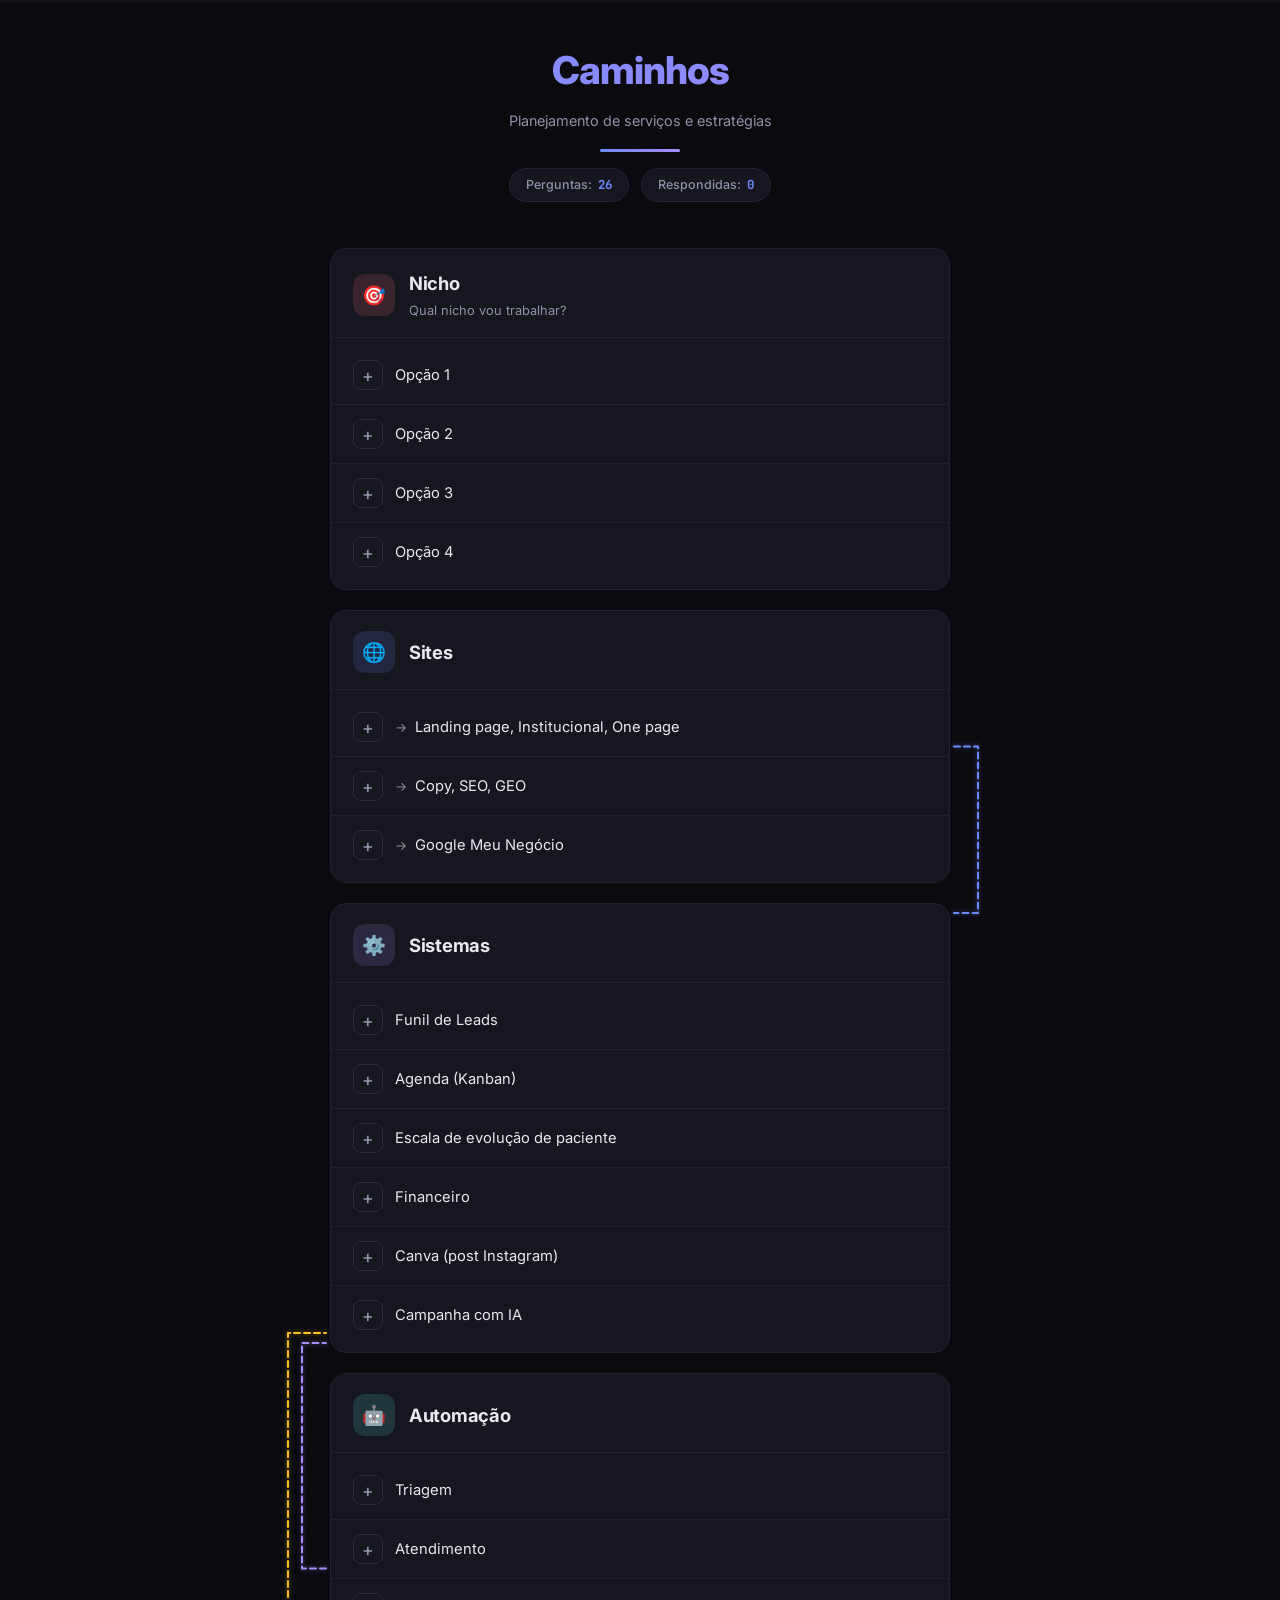
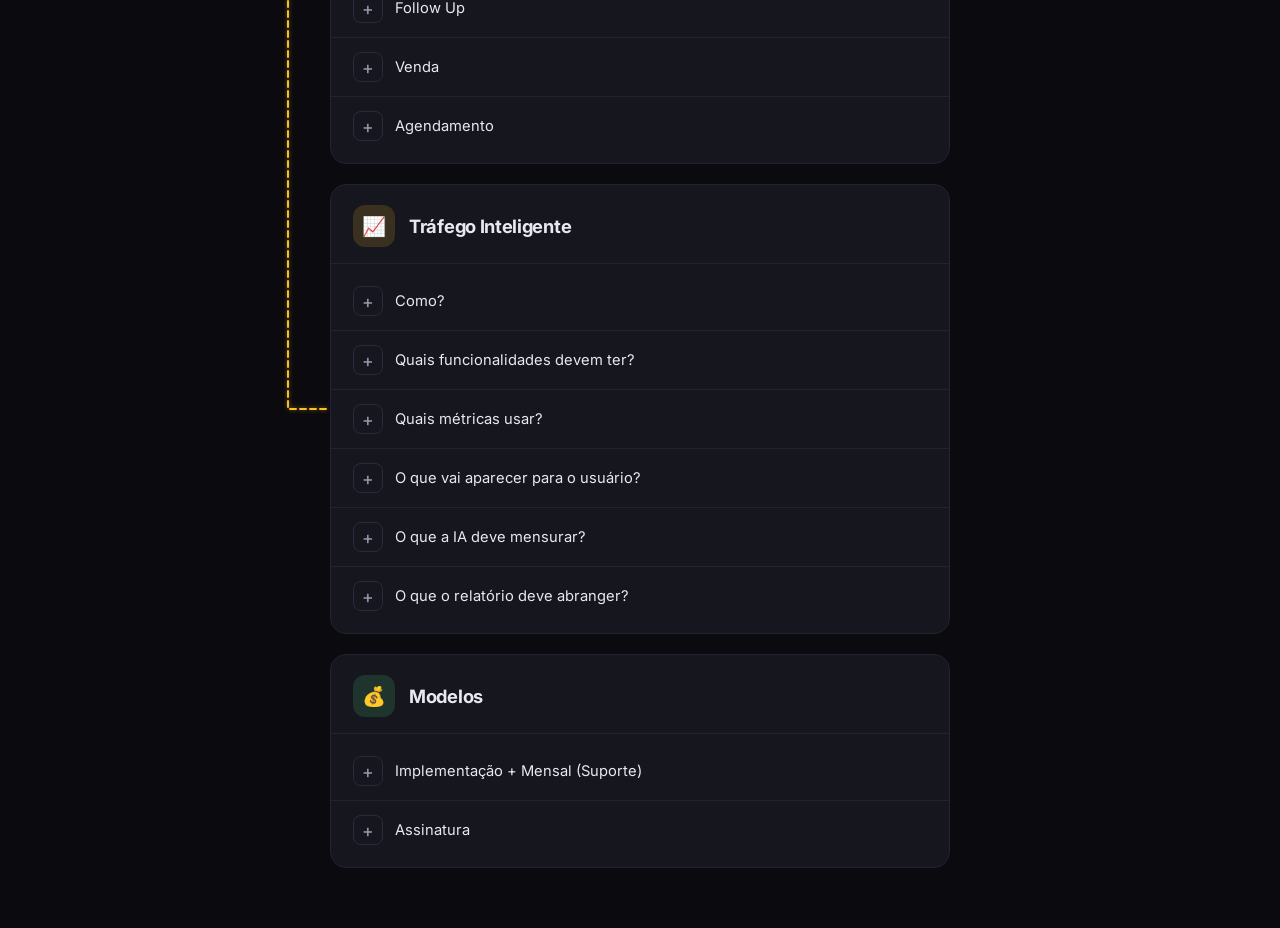
==== caminhos/index.html @ 466bd7c1 "Hospeda /caminhos e liga as respostas ao Supabase, pra discutir com o socio Pagina de planejamento e" ====
<!DOCTYPE html>
<html lang="pt-BR">
<head>
    <meta charset="UTF-8">
    <meta name="viewport" content="width=device-width, initial-scale=1.0">
    <title>Caminhos — Mindle</title>
    <meta name="description" content="Planejamento estratégico de serviços e caminhos da Mindle">
    <meta name="robots" content="noindex, nofollow">
    <link rel="preconnect" href="https://fonts.googleapis.com">
    <link href="https://fonts.googleapis.com/css2?family=Inter:wght@300;400;500;600;700;800&family=JetBrains+Mono:wght@400;500&display=swap" rel="stylesheet">
    <style>
        * {
            margin: 0;
            padding: 0;
            box-sizing: border-box;
        }

        :root {
            --bg-primary: #0a0a0f;
            --bg-secondary: #12121a;
            --bg-card: #16161f;
            --bg-card-hover: #1c1c28;
            --bg-input: #1a1a26;
            --border: #2a2a3a;
            --border-subtle: #222233;
            --text-primary: #e8e8f0;
            --text-secondary: #9090a8;
            --text-muted: #6060780;
            --accent-blue: #6c8aff;
            --accent-purple: #a78bfa;
            --accent-teal: #5eead4;
            --accent-amber: #fbbf24;
            --accent-rose: #fb7185;
            --accent-green: #4ade80;
            --gradient-1: linear-gradient(135deg, #6c8aff 0%, #a78bfa 100%);
            --gradient-2: linear-gradient(135deg, #5eead4 0%, #6c8aff 100%);
            --gradient-3: linear-gradient(135deg, #a78bfa 0%, #fb7185 100%);
            --gradient-4: linear-gradient(135deg, #fbbf24 0%, #fb7185 100%);
            --gradient-5: linear-gradient(135deg, #4ade80 0%, #5eead4 100%);
            --shadow-sm: 0 2px 8px rgba(0,0,0,0.3);
            --shadow-md: 0 4px 20px rgba(0,0,0,0.4);
            --shadow-lg: 0 8px 40px rgba(0,0,0,0.5);
            --radius: 16px;
            --radius-sm: 10px;
            --radius-xs: 6px;
        }

        body {
            font-family: 'Inter', -apple-system, sans-serif;
            background: var(--bg-primary);
            color: var(--text-primary);
            min-height: 100vh;
            line-height: 1.6;
        }

        /* === HEADER === */
        .header {
            padding: 40px 24px 20px;
            text-align: center;
            position: relative;
        }

        .header::after {
            content: '';
            position: absolute;
            bottom: 0;
            left: 50%;
            transform: translateX(-50%);
            width: 80px;
            height: 3px;
            background: var(--gradient-1);
            border-radius: 2px;
        }

        .header h1 {
            font-size: 2.4rem;
            font-weight: 800;
            background: var(--gradient-1);
            -webkit-background-clip: text;
            -webkit-text-fill-color: transparent;
            background-clip: text;
            letter-spacing: -1px;
            margin-bottom: 8px;
        }

        .header p {
            color: var(--text-secondary);
            font-size: 0.9rem;
            font-weight: 400;
        }

        /* === CONTAINER === */
        .container {
            max-width: 720px;
            margin: 0 auto;
            padding: 30px 50px 60px;
            display: flex;
            flex-direction: column;
            gap: 20px;
            position: relative;
        }

        /* === SECTION CARD === */
        .section-card {
            background: var(--bg-card);
            border: 1px solid var(--border-subtle);
            border-radius: var(--radius);
            overflow: hidden;
            transition: border-color 0.3s ease, box-shadow 0.3s ease;
        }

        .section-card:hover {
            border-color: var(--border);
            box-shadow: var(--shadow-sm);
        }

        .section-header {
            padding: 20px 22px 16px;
            display: flex;
            align-items: center;
            gap: 14px;
            border-bottom: 1px solid var(--border-subtle);
        }

        .section-icon {
            width: 42px;
            height: 42px;
            border-radius: 12px;
            display: flex;
            align-items: center;
            justify-content: center;
            font-size: 1.2rem;
            flex-shrink: 0;
        }

        .section-header-text h2 {
            font-size: 1.15rem;
            font-weight: 700;
            letter-spacing: -0.3px;
            color: var(--text-primary);
        }

        .section-header-text .nicho-tag {
            display: inline-block;
            font-size: 0.7rem;
            font-weight: 600;
            text-transform: uppercase;
            letter-spacing: 1px;
            padding: 2px 8px;
            border-radius: 4px;
            margin-left: 6px;
            vertical-align: middle;
        }

        .section-header-text .subtitle {
            font-size: 0.8rem;
            color: var(--text-secondary);
            font-weight: 400;
            margin-top: 2px;
        }

        /* Color themes per section */
        .theme-nicho .section-icon { background: rgba(251,113,133,0.15); color: #fb7185; }
        .theme-nicho .item.open .item-toggle { background: #fb7185; border-color: #fb7185; color: #fff; }
        .theme-nicho .answer-textarea:focus { border-color: #fb7185; box-shadow: 0 0 0 3px rgba(251,113,133,0.12); }

        .theme-sites .section-icon { background: rgba(108,138,255,0.15); color: #6c8aff; }

        .theme-sistemas .section-icon { background: rgba(167,139,250,0.15); color: #a78bfa; }

        .theme-automacao .section-icon { background: rgba(94,234,212,0.15); color: #5eead4; }

        .theme-trafego .section-icon { background: rgba(251,191,36,0.15); color: #fbbf24; }

        .theme-modelos .section-icon { background: rgba(74,222,128,0.15); color: #4ade80; }

        /* === ITEMS LIST === */
        .items-list {
            padding: 8px 0;
        }

        .item {
            border-bottom: 1px solid var(--border-subtle);
        }

        .item:last-child {
            border-bottom: none;
        }

        .item-row {
            display: flex;
            align-items: center;
            gap: 12px;
            padding: 14px 22px;
            cursor: pointer;
            transition: background 0.2s ease;
            user-select: none;
        }

        .item-row:hover {
            background: var(--bg-card-hover);
        }

        .item-toggle {
            width: 30px;
            height: 30px;
            border-radius: 8px;
            border: 1.5px solid var(--border);
            background: transparent;
            color: var(--text-secondary);
            font-size: 1.1rem;
            font-weight: 500;
            display: flex;
            align-items: center;
            justify-content: center;
            cursor: pointer;
            transition: all 0.25s ease;
            flex-shrink: 0;
            font-family: 'Inter', sans-serif;
            line-height: 1;
        }

        .item-toggle:hover {
            border-color: var(--accent-blue);
            color: var(--accent-blue);
            background: rgba(108,138,255,0.08);
        }

        .item.open .item-toggle {
            background: var(--accent-blue);
            border-color: var(--accent-blue);
            color: #fff;
            transform: rotate(45deg);
        }

        .theme-sistemas .item.open .item-toggle {
            background: var(--accent-purple);
            border-color: var(--accent-purple);
        }
        .theme-automacao .item.open .item-toggle {
            background: var(--accent-teal);
            border-color: var(--accent-teal);
            color: #0a0a0f;
        }
        .theme-trafego .item.open .item-toggle {
            background: var(--accent-amber);
            border-color: var(--accent-amber);
            color: #0a0a0f;
        }
        .theme-modelos .item.open .item-toggle {
            background: var(--accent-green);
            border-color: var(--accent-green);
            color: #0a0a0f;
        }

        .item-text {
            flex: 1;
            font-size: 0.92rem;
            color: var(--text-primary);
            font-weight: 400;
        }

        .item-text .arrow {
            color: var(--text-secondary);
            margin-right: 4px;
            font-size: 0.8rem;
        }

        .item-text .question-marks {
            color: var(--accent-amber);
            font-weight: 600;
            margin-left: 4px;
            letter-spacing: 2px;
        }

        /* === ANSWER PANEL === */
        .answer-panel {
            max-height: 0;
            overflow: hidden;
            transition: max-height 0.35s cubic-bezier(0.4, 0, 0.2, 1),
                        padding 0.35s cubic-bezier(0.4, 0, 0.2, 1);
        }

        .item.open .answer-panel {
            max-height: 600px;
        }

        .answer-inner {
            padding: 0 22px 16px 64px;
        }

        .answer-textarea {
            width: 100%;
            min-height: 80px;
            background: var(--bg-input);
            border: 1px solid var(--border);
            border-radius: var(--radius-sm);
            color: var(--text-primary);
            font-family: 'Inter', sans-serif;
            font-size: 0.85rem;
            line-height: 1.6;
            padding: 12px 14px;
            resize: vertical;
            transition: border-color 0.2s ease, box-shadow 0.2s ease;
            outline: none;
        }

        .answer-textarea::placeholder {
            color: var(--text-secondary);
            opacity: 0.6;
        }

        .answer-textarea:focus {
            border-color: var(--accent-blue);
            box-shadow: 0 0 0 3px rgba(108,138,255,0.12);
        }

        .theme-sistemas .answer-textarea:focus {
            border-color: var(--accent-purple);
            box-shadow: 0 0 0 3px rgba(167,139,250,0.12);
        }
        .theme-automacao .answer-textarea:focus {
            border-color: var(--accent-teal);
            box-shadow: 0 0 0 3px rgba(94,234,212,0.12);
        }
        .theme-trafego .answer-textarea:focus {
            border-color: var(--accent-amber);
            box-shadow: 0 0 0 3px rgba(251,191,36,0.12);
        }
        .theme-modelos .answer-textarea:focus {
            border-color: var(--accent-green);
            box-shadow: 0 0 0 3px rgba(74,222,128,0.12);
        }

        /* === SAVE STATUS === */
        .save-indicator {
            position: fixed;
            bottom: 20px;
            right: 20px;
            background: var(--bg-card);
            border: 1px solid var(--border);
            border-radius: var(--radius-sm);
            padding: 10px 18px;
            font-size: 0.8rem;
            color: var(--accent-green);
            font-weight: 500;
            box-shadow: var(--shadow-md);
            opacity: 0;
            transform: translateY(10px);
            transition: all 0.3s ease;
            pointer-events: none;
            z-index: 100;
        }

        .save-indicator.show {
            opacity: 1;
            transform: translateY(0);
        }

        /* === PROGRESS BAR === */
        .progress-bar {
            position: fixed;
            top: 0;
            left: 0;
            width: 100%;
            height: 3px;
            background: var(--bg-secondary);
            z-index: 100;
        }

        .progress-fill {
            height: 100%;
            background: var(--gradient-1);
            width: 0%;
            transition: width 0.5s ease;
            border-radius: 0 2px 2px 0;
        }

        /* === STATS === */
        .stats-bar {
            display: flex;
            gap: 12px;
            justify-content: center;
            padding: 16px;
            flex-wrap: wrap;
        }

        .stat-chip {
            background: var(--bg-card);
            border: 1px solid var(--border-subtle);
            border-radius: 20px;
            padding: 6px 16px;
            font-size: 0.78rem;
            color: var(--text-secondary);
            font-weight: 500;
            display: flex;
            align-items: center;
            gap: 6px;
        }

        .stat-chip .count {
            color: var(--accent-blue);
            font-weight: 700;
            font-family: 'JetBrains Mono', monospace;
        }

        /* === SVG CONNECTOR OVERLAY === */
        .svg-connectors {
            position: absolute;
            top: 0;
            left: 0;
            width: 100%;
            height: 100%;
            pointer-events: none;
            z-index: 10;
            overflow: visible;
        }

        @keyframes dashFlow {
            to { stroke-dashoffset: -20; }
        }

        /* === RESPONSIVE === */
        @media (max-width: 500px) {
            .header h1 {
                font-size: 1.8rem;
            }
            .section-header {
                padding: 16px 16px 12px;
            }
            .item-row {
                padding: 12px 16px;
            }
            .answer-inner {
                padding: 0 16px 14px 52px;
            }
        }
    </style>
</head>
<body>

    <!-- Progress Bar -->
    <div class="progress-bar">
        <div class="progress-fill" id="progressFill"></div>
    </div>

    <!-- Header -->
    <header class="header">
        <h1>Caminhos</h1>
        <p>Planejamento de serviços e estratégias</p>
    </header>

    <!-- Stats -->
    <div class="stats-bar">
        <div class="stat-chip">
            Perguntas: <span class="count" id="totalCount">0</span>
        </div>
        <div class="stat-chip">
            Respondidas: <span class="count" id="answeredCount">0</span>
        </div>
    </div>

    <!-- Content -->
    <main class="container">

        <!-- ═══════════ NICHO ═══════════ -->
        <div class="section-card theme-nicho" id="card-nicho">
            <div class="section-header">
                <div class="section-icon">🎯</div>
                <div class="section-header-text">
                    <h2>Nicho</h2>
                    <p class="subtitle">Qual nicho vou trabalhar?</p>
                </div>
            </div>
            <div class="items-list">
                <div class="item" data-id="nicho-1">
                    <div class="item-row" onclick="toggleItem(this)">
                        <button class="item-toggle">+</button>
                        <span class="item-text">Opção 1</span>
                    </div>
                    <div class="answer-panel">
                        <div class="answer-inner">
                            <textarea class="answer-textarea" placeholder="Descreva o nicho, prós, contras..." oninput="saveAnswer(this)"></textarea>
                        </div>
                    </div>
                </div>
                <div class="item" data-id="nicho-2">
                    <div class="item-row" onclick="toggleItem(this)">
                        <button class="item-toggle">+</button>
                        <span class="item-text">Opção 2</span>
                    </div>
                    <div class="answer-panel">
                        <div class="answer-inner">
                            <textarea class="answer-textarea" placeholder="Descreva o nicho, prós, contras..." oninput="saveAnswer(this)"></textarea>
                        </div>
                    </div>
                </div>
                <div class="item" data-id="nicho-3">
                    <div class="item-row" onclick="toggleItem(this)">
                        <button class="item-toggle">+</button>
                        <span class="item-text">Opção 3</span>
                    </div>
                    <div class="answer-panel">
                        <div class="answer-inner">
                            <textarea class="answer-textarea" placeholder="Descreva o nicho, prós, contras..." oninput="saveAnswer(this)"></textarea>
                        </div>
                    </div>
                </div>
                <div class="item" data-id="nicho-4">
                    <div class="item-row" onclick="toggleItem(this)">
                        <button class="item-toggle">+</button>
                        <span class="item-text">Opção 4</span>
                    </div>
                    <div class="answer-panel">
                        <div class="answer-inner">
                            <textarea class="answer-textarea" placeholder="Descreva o nicho, prós, contras..." oninput="saveAnswer(this)"></textarea>
                        </div>
                    </div>
                </div>
            </div>
        </div>

        <!-- ═══════════ SITES ═══════════ -->
        <div class="section-card theme-sites" id="card-sites">
            <div class="section-header">
                <div class="section-icon">🌐</div>
                <div class="section-header-text">
                    <h2>Sites</h2>
                </div>
            </div>
            <div class="items-list">
                <div class="item" data-id="sites-1">
                    <div class="item-row" onclick="toggleItem(this)">
                        <button class="item-toggle">+</button>
                        <span class="item-text"><span class="arrow">→</span> Landing page, Institucional, One page</span>
                    </div>
                    <div class="answer-panel">
                        <div class="answer-inner">
                            <textarea class="answer-textarea" placeholder="Escreva sua resposta..." oninput="saveAnswer(this)"></textarea>
                        </div>
                    </div>
                </div>
                <div class="item" data-id="sites-2">
                    <div class="item-row" onclick="toggleItem(this)">
                        <button class="item-toggle">+</button>
                        <span class="item-text"><span class="arrow">→</span> Copy, SEO, GEO</span>
                    </div>
                    <div class="answer-panel">
                        <div class="answer-inner">
                            <textarea class="answer-textarea" placeholder="Escreva sua resposta..." oninput="saveAnswer(this)"></textarea>
                        </div>
                    </div>
                </div>
                <div class="item" data-id="sites-3">
                    <div class="item-row" onclick="toggleItem(this)">
                        <button class="item-toggle">+</button>
                        <span class="item-text"><span class="arrow">→</span> Google Meu Negócio</span>
                    </div>
                    <div class="answer-panel">
                        <div class="answer-inner">
                            <textarea class="answer-textarea" placeholder="Escreva sua resposta..." oninput="saveAnswer(this)"></textarea>
                        </div>
                    </div>
                </div>
            </div>
        </div>

        <!-- ═══════════ SISTEMAS ═══════════ -->
        <div class="section-card theme-sistemas" id="card-sistemas">
            <div class="section-header">
                <div class="section-icon">⚙️</div>
                <div class="section-header-text">
                    <h2>Sistemas</h2>
                </div>
            </div>
            <div class="items-list">
                <div class="item" data-id="sistemas-1">
                    <div class="item-row" onclick="toggleItem(this)">
                        <button class="item-toggle">+</button>
                        <span class="item-text">Funil de Leads</span>
                    </div>
                    <div class="answer-panel">
                        <div class="answer-inner">
                            <textarea class="answer-textarea" placeholder="Escreva sua resposta..." oninput="saveAnswer(this)"></textarea>
                        </div>
                    </div>
                </div>
                <div class="item" data-id="sistemas-2">
                    <div class="item-row" onclick="toggleItem(this)">
                        <button class="item-toggle">+</button>
                        <span class="item-text">Agenda (Kanban)</span>
                    </div>
                    <div class="answer-panel">
                        <div class="answer-inner">
                            <textarea class="answer-textarea" placeholder="Escreva sua resposta..." oninput="saveAnswer(this)"></textarea>
                        </div>
                    </div>
                </div>
                <div class="item" data-id="sistemas-3">
                    <div class="item-row" onclick="toggleItem(this)">
                        <button class="item-toggle">+</button>
                        <span class="item-text">Escala de evolução de paciente</span>
                    </div>
                    <div class="answer-panel">
                        <div class="answer-inner">
                            <textarea class="answer-textarea" placeholder="Escreva sua resposta..." oninput="saveAnswer(this)"></textarea>
                        </div>
                    </div>
                </div>
                <div class="item" data-id="sistemas-4">
                    <div class="item-row" onclick="toggleItem(this)">
                        <button class="item-toggle">+</button>
                        <span class="item-text">Financeiro</span>
                    </div>
                    <div class="answer-panel">
                        <div class="answer-inner">
                            <textarea class="answer-textarea" placeholder="Escreva sua resposta..." oninput="saveAnswer(this)"></textarea>
                        </div>
                    </div>
                </div>
                <div class="item" data-id="sistemas-5">
                    <div class="item-row" onclick="toggleItem(this)">
                        <button class="item-toggle">+</button>
                        <span class="item-text">Canva (post Instagram)</span>
                    </div>
                    <div class="answer-panel">
                        <div class="answer-inner">
                            <textarea class="answer-textarea" placeholder="Escreva sua resposta..." oninput="saveAnswer(this)"></textarea>
                        </div>
                    </div>
                </div>
                <div class="item" data-id="sistemas-6">
                    <div class="item-row" onclick="toggleItem(this)">
                        <button class="item-toggle">+</button>
                        <span class="item-text">Campanha com IA</span>
                    </div>
                    <div class="answer-panel">
                        <div class="answer-inner">
                            <textarea class="answer-textarea" placeholder="Escreva sua resposta..." oninput="saveAnswer(this)"></textarea>
                        </div>
                    </div>
                </div>
            </div>
        </div>



        <!-- ═══════════ AUTOMAÇÃO ═══════════ -->
        <div class="section-card theme-automacao" id="card-automacao">
            <div class="section-header">
                <div class="section-icon">🤖</div>
                <div class="section-header-text">
                    <h2>Automação</h2>
                </div>
            </div>
            <div class="items-list">
                <div class="item" data-id="automacao-1">
                    <div class="item-row" onclick="toggleItem(this)">
                        <button class="item-toggle">+</button>
                        <span class="item-text">Triagem</span>
                    </div>
                    <div class="answer-panel">
                        <div class="answer-inner">
                            <textarea class="answer-textarea" placeholder="Escreva sua resposta..." oninput="saveAnswer(this)"></textarea>
                        </div>
                    </div>
                </div>
                <div class="item" data-id="automacao-2">
                    <div class="item-row" onclick="toggleItem(this)">
                        <button class="item-toggle">+</button>
                        <span class="item-text">Atendimento</span>
                    </div>
                    <div class="answer-panel">
                        <div class="answer-inner">
                            <textarea class="answer-textarea" placeholder="Escreva sua resposta..." oninput="saveAnswer(this)"></textarea>
                        </div>
                    </div>
                </div>
                <div class="item" data-id="automacao-3">
                    <div class="item-row" onclick="toggleItem(this)">
                        <button class="item-toggle">+</button>
                        <span class="item-text">Follow Up</span>
                    </div>
                    <div class="answer-panel">
                        <div class="answer-inner">
                            <textarea class="answer-textarea" placeholder="Escreva sua resposta..." oninput="saveAnswer(this)"></textarea>
                        </div>
                    </div>
                </div>
                <div class="item" data-id="automacao-4">
                    <div class="item-row" onclick="toggleItem(this)">
                        <button class="item-toggle">+</button>
                        <span class="item-text">Venda</span>
                    </div>
                    <div class="answer-panel">
                        <div class="answer-inner">
                            <textarea class="answer-textarea" placeholder="Escreva sua resposta..." oninput="saveAnswer(this)"></textarea>
                        </div>
                    </div>
                </div>
                <div class="item" data-id="automacao-5">
                    <div class="item-row" onclick="toggleItem(this)">
                        <button class="item-toggle">+</button>
                        <span class="item-text">Agendamento</span>
                    </div>
                    <div class="answer-panel">
                        <div class="answer-inner">
                            <textarea class="answer-textarea" placeholder="Escreva sua resposta..." oninput="saveAnswer(this)"></textarea>
                        </div>
                    </div>
                </div>
            </div>
        </div>

        <!-- ═══════════ TRÁFEGO INTELIGENTE ═══════════ -->
        <div class="section-card theme-trafego" id="card-trafego">
            <div class="section-header">
                <div class="section-icon">📈</div>
                <div class="section-header-text">
                    <h2>Tráfego Inteligente</h2>
                </div>
            </div>
            <div class="items-list">
                <div class="item" data-id="trafego-1">
                    <div class="item-row" onclick="toggleItem(this)">
                        <button class="item-toggle">+</button>
                        <span class="item-text">Como?</span>
                    </div>
                    <div class="answer-panel">
                        <div class="answer-inner">
                            <textarea class="answer-textarea" placeholder="Escreva sua resposta..." oninput="saveAnswer(this)"></textarea>
                        </div>
                    </div>
                </div>
                <div class="item" data-id="trafego-2">
                    <div class="item-row" onclick="toggleItem(this)">
                        <button class="item-toggle">+</button>
                        <span class="item-text">Quais funcionalidades devem ter?</span>
                    </div>
                    <div class="answer-panel">
                        <div class="answer-inner">
                            <textarea class="answer-textarea" placeholder="Escreva sua resposta..." oninput="saveAnswer(this)"></textarea>
                        </div>
                    </div>
                </div>
                <div class="item" data-id="trafego-3">
                    <div class="item-row" onclick="toggleItem(this)">
                        <button class="item-toggle">+</button>
                        <span class="item-text">Quais métricas usar?</span>
                    </div>
                    <div class="answer-panel">
                        <div class="answer-inner">
                            <textarea class="answer-textarea" placeholder="Escreva sua resposta..." oninput="saveAnswer(this)"></textarea>
                        </div>
                    </div>
                </div>
                <div class="item" data-id="trafego-4">
                    <div class="item-row" onclick="toggleItem(this)">
                        <button class="item-toggle">+</button>
                        <span class="item-text">O que vai aparecer para o usuário?</span>
                    </div>
                    <div class="answer-panel">
                        <div class="answer-inner">
                            <textarea class="answer-textarea" placeholder="Escreva sua resposta..." oninput="saveAnswer(this)"></textarea>
                        </div>
                    </div>
                </div>
                <div class="item" data-id="trafego-5">
                    <div class="item-row" onclick="toggleItem(this)">
                        <button class="item-toggle">+</button>
                        <span class="item-text">O que a IA deve mensurar?</span>
                    </div>
                    <div class="answer-panel">
                        <div class="answer-inner">
                            <textarea class="answer-textarea" placeholder="Escreva sua resposta..." oninput="saveAnswer(this)"></textarea>
                        </div>
                    </div>
                </div>
                <div class="item" data-id="trafego-6">
                    <div class="item-row" onclick="toggleItem(this)">
                        <button class="item-toggle">+</button>
                        <span class="item-text">O que o relatório deve abranger?</span>
                    </div>
                    <div class="answer-panel">
                        <div class="answer-inner">
                            <textarea class="answer-textarea" placeholder="Escreva sua resposta..." oninput="saveAnswer(this)"></textarea>
                        </div>
                    </div>
                </div>
            </div>
        </div>

        <!-- ═══════════ MODELOS ═══════════ -->
        <div class="section-card theme-modelos">
            <div class="section-header">
                <div class="section-icon">💰</div>
                <div class="section-header-text">
                    <h2>Modelos</h2>
                </div>
            </div>
            <div class="items-list">
                <div class="item" data-id="modelos-1">
                    <div class="item-row" onclick="toggleItem(this)">
                        <button class="item-toggle">+</button>
                        <span class="item-text">Implementação + Mensal (Suporte)</span>
                    </div>
                    <div class="answer-panel">
                        <div class="answer-inner">
                            <textarea class="answer-textarea" rows="8" placeholder="Escreva sua resposta..." oninput="saveAnswer(this)">PRÓS:
• Injeção de caixa imediata (High Ticket na taxa de implementação/setup inicial).
• Cliente valoriza mais o produto pelo investimento inicial realizado.
• Recorrência previsível cobrindo suporte, manutenção e infraestrutura.
• Menor taxa de churn precoce (cliente evita cancelar após pagar implantação).

CONTRAS:
• Ciclo de vendas mais longo e maior esforço de negociação comercial.
• Onboarding mais complexo e customizado por cliente.
• Escala mais lenta se depender de braço técnico operacional para cada entrega.</textarea>
                        </div>
                    </div>
                </div>
                <div class="item" data-id="modelos-2">
                    <div class="item-row" onclick="toggleItem(this)">
                        <button class="item-toggle">+</button>
                        <span class="item-text">Assinatura</span>
                    </div>
                    <div class="answer-panel">
                        <div class="answer-inner">
                            <textarea class="answer-textarea" rows="8" placeholder="Escreva sua resposta..." oninput="saveAnswer(this)">PRÓS:
• Baixa barreira de entrada para o cliente (fechamento rápido).
• Receita 100% previsível e altamente escalável (MRR / SaaS).
• Processo de vendas mais enxuto, rápido e padronizado.
• Valuation da empresa muito mais elevado no longo prazo.

CONTRAS:
• Risco maior de Churn nos primeiros meses se a entrega de valor não for imediata.
• Retorno do investimento (Payback do CAC) é mais lento.
• Exige plataforma altamente automatizada e onboarding simples/self-serve.</textarea>
                        </div>
                    </div>
                </div>
            </div>
        </div>

        <!-- SVG Connector Lines -->
        <svg class="svg-connectors" id="svgConnectors"></svg>
    </main>

    <!-- Save Indicator -->
    <div class="save-indicator" id="saveIndicator">✓ Salvo automaticamente</div>

    <script src="../config.js"></script>
    <script>
        // ═══════════ TOGGLE ITEMS ═══════════
        function toggleItem(row) {
            const item = row.closest('.item');
            const wasOpen = item.classList.contains('open');

            item.classList.toggle('open');

            // Focus textarea when opening
            if (!wasOpen) {
                const textarea = item.querySelector('.answer-textarea');
                setTimeout(() => textarea.focus(), 350);
            }
        }

        // ═══════════ SUPABASE (fonte da verdade — dá pra continuar em
        // qualquer navegador/computador, inclusive o do sócio) ═══════════
        const cfg = window.MINDLE_SUPABASE;
        const CAMINHOS_TABLE = (cfg && cfg.caminhosTable) || 'caminhos_respostas';

        function sbHeaders(extra) {
            return Object.assign({
                'Content-Type': 'application/json',
                apikey: cfg.anonKey,
                Authorization: 'Bearer ' + cfg.anonKey
            }, extra || {});
        }

        async function carregarDoSupabase() {
            if (!cfg || !cfg.url || !cfg.anonKey) return null;
            try {
                const res = await fetch(cfg.url + '/rest/v1/' + CAMINHOS_TABLE + '?select=id,texto', {
                    headers: sbHeaders()
                });
                if (!res.ok) throw new Error('HTTP ' + res.status);
                const rows = await res.json();
                const data = {};
                rows.forEach((r) => { data[r.id] = r.texto || ''; });
                return data;
            } catch (e) {
                console.error('Falha ao carregar do Supabase:', e);
                return null;
            }
        }

        async function salvarNoSupabase(id, texto) {
            if (!cfg || !cfg.url || !cfg.anonKey) return false;
            try {
                const res = await fetch(cfg.url + '/rest/v1/' + CAMINHOS_TABLE + '?on_conflict=id', {
                    method: 'POST',
                    headers: sbHeaders({ Prefer: 'resolution=merge-duplicates,return=minimal' }),
                    body: JSON.stringify({ id, texto, atualizado_em: new Date().toISOString() })
                });
                return res.ok;
            } catch (e) {
                console.error('Falha ao salvar no Supabase:', e);
                return false;
            }
        }

        // ═══════════ LOCAL STORAGE (cache instantâneo, nunca perde o
        // que foi digitado mesmo se a internet cair no meio) ═══════════
        const STORAGE_KEY = 'caminhos-respostas';

        function loadData() {
            try {
                return JSON.parse(localStorage.getItem(STORAGE_KEY)) || {};
            } catch {
                return {};
            }
        }

        function restoreAnswers() {
            const data = loadData();
            document.querySelectorAll('.item').forEach(item => {
                const id = item.dataset.id;
                if (data[id]) {
                    const textarea = item.querySelector('.answer-textarea');
                    textarea.value = data[id];
                }
            });
        }

        // ═══════════ SALVAR (grava local na hora, envia pro Supabase
        // com debounce pra não bater na API a cada tecla) ═══════════
        const saveDebounce = {};
        function saveAnswer(textarea) {
            const item = textarea.closest('.item');
            const id = item.dataset.id;
            const texto = textarea.value;

            const data = loadData();
            data[id] = texto;
            localStorage.setItem(STORAGE_KEY, JSON.stringify(data));
            updateProgress();

            clearTimeout(saveDebounce[id]);
            saveDebounce[id] = setTimeout(async () => {
                const ok = await salvarNoSupabase(id, texto);
                showSaveIndicator(ok);
            }, 600);
        }

        // ═══════════ SAVE INDICATOR ═══════════
        let saveTimeout;
        function showSaveIndicator(sincronizado) {
            const el = document.getElementById('saveIndicator');
            el.textContent = sincronizado === false
                ? '⚠ Salvo só neste navegador (sem conexão com o Supabase)'
                : '✓ Salvo automaticamente';
            el.classList.add('show');
            clearTimeout(saveTimeout);
            saveTimeout = setTimeout(() => el.classList.remove('show'), 1500);
        }

        // ═══════════ PROGRESS ═══════════
        function updateProgress() {
            const data = loadData();
            const total = document.querySelectorAll('.item').length;
            const answered = Object.values(data).filter(v => v && v.trim().length > 0).length;

            document.getElementById('totalCount').textContent = total;
            document.getElementById('answeredCount').textContent = answered;

            const pct = total > 0 ? (answered / total) * 100 : 0;
            document.getElementById('progressFill').style.width = pct + '%';
        }

        // ═══════════ SVG FLOWCHART CONNECTORS ═══════════
        function drawConnectors() {
            const svg = document.getElementById('svgConnectors');
            const container = document.querySelector('.container');
            const sistemas = document.getElementById('card-sistemas');
            const automacao = document.getElementById('card-automacao');
            const trafego = document.getElementById('card-trafego');
            const sites = document.getElementById('card-sites');

            if (!svg || !container || !sistemas || !automacao || !trafego || !sites) return;

            // Get container rect for relative positioning
            const cRect = container.getBoundingClientRect();

            // Make SVG cover the full container
            svg.setAttribute('width', cRect.width);
            svg.setAttribute('height', container.scrollHeight);
            svg.style.height = container.scrollHeight + 'px';

            // Helper: get element position relative to container
            function relPos(el) {
                const r = el.getBoundingClientRect();
                return {
                    top: r.top - cRect.top + container.scrollTop,
                    bottom: r.bottom - cRect.top + container.scrollTop,
                    left: r.left - cRect.left,
                    right: r.right - cRect.left,
                    midY: (r.top + r.bottom) / 2 - cRect.top + container.scrollTop,
                    midX: (r.left + r.right) / 2 - cRect.left
                };
            }

            const sPos = relPos(sistemas);
            const aPos = relPos(automacao);
            const tPos = relPos(trafego);
            const sitesPos = relPos(sites);

            // Clear previous
            svg.innerHTML = '';

            // Defs for glow filters only
            const defs = document.createElementNS('http://www.w3.org/2000/svg', 'defs');

            const filter1 = document.createElementNS('http://www.w3.org/2000/svg', 'filter');
            filter1.setAttribute('id', 'glowPurple');
            filter1.innerHTML = '<feDropShadow dx="0" dy="0" stdDeviation="2" flood-color="#a78bfa" flood-opacity="0.5"/>';
            defs.appendChild(filter1);

            const filter2 = document.createElementNS('http://www.w3.org/2000/svg', 'filter');
            filter2.setAttribute('id', 'glowAmber');
            filter2.innerHTML = '<feDropShadow dx="0" dy="0" stdDeviation="2" flood-color="#fbbf24" flood-opacity="0.5"/>';
            defs.appendChild(filter2);

            const filter3 = document.createElementNS('http://www.w3.org/2000/svg', 'filter');
            filter3.setAttribute('id', 'glowBlue');
            filter3.innerHTML = '<feDropShadow dx="0" dy="0" stdDeviation="2" flood-color="#6c8aff" flood-opacity="0.5"/>';
            defs.appendChild(filter3);

            svg.appendChild(defs);

            // ─── Draw connector: Automação → Sistemas (LEFT SIDE) ───
            const aX = aPos.left - 4;
            const aY = aPos.midY;
            const sX = sPos.left - 4;
            const sY = sPos.bottom - 10;
            const offsetX1 = -24;

            const path1 = document.createElementNS('http://www.w3.org/2000/svg', 'path');
            const d1 = `M ${aX} ${aY} H ${aX + offsetX1} V ${sY} H ${sX}`;
            path1.setAttribute('d', d1);
            path1.setAttribute('fill', 'none');
            path1.setAttribute('stroke', '#a78bfa');
            path1.setAttribute('stroke-width', '2');
            path1.setAttribute('stroke-linecap', 'round');
            path1.setAttribute('stroke-linejoin', 'round');
            path1.setAttribute('filter', 'url(#glowPurple)');
            path1.setAttribute('stroke-dasharray', '6 4');
            path1.style.animation = 'dashFlow 1.5s linear infinite';
            svg.appendChild(path1);

            // ─── Draw connector: Tráfego → Sistemas (LEFT SIDE) ───
            const tX = tPos.left - 4;
            const tY = tPos.midY;
            const sY2 = sPos.bottom - 20;
            const offsetX2 = -38;

            const path2 = document.createElementNS('http://www.w3.org/2000/svg', 'path');
            const d2 = `M ${tX} ${tY} H ${tX + offsetX2} V ${sY2} H ${sX}`;
            path2.setAttribute('d', d2);
            path2.setAttribute('fill', 'none');
            path2.setAttribute('stroke', '#fbbf24');
            path2.setAttribute('stroke-width', '2');
            path2.setAttribute('stroke-linecap', 'round');
            path2.setAttribute('stroke-linejoin', 'round');
            path2.setAttribute('filter', 'url(#glowAmber)');
            path2.setAttribute('stroke-dasharray', '6 4');
            path2.style.animation = 'dashFlow 1.5s linear infinite';
            path2.style.animationDelay = '0.5s';
            svg.appendChild(path2);

            // ─── Draw connector: Sites → Sistemas (RIGHT SIDE) ───
            const siRX = sitesPos.right + 4;
            const siRY = sitesPos.midY;
            const sRX = sPos.right + 4;
            const sRY = sPos.top + 10;
            const offsetXR = 24;

            const path3 = document.createElementNS('http://www.w3.org/2000/svg', 'path');
            const d3 = `M ${siRX} ${siRY} H ${siRX + offsetXR} V ${sRY} H ${sRX}`;
            path3.setAttribute('d', d3);
            path3.setAttribute('fill', 'none');
            path3.setAttribute('stroke', '#6c8aff');
            path3.setAttribute('stroke-width', '2');
            path3.setAttribute('stroke-linecap', 'round');
            path3.setAttribute('stroke-linejoin', 'round');
            path3.setAttribute('filter', 'url(#glowBlue)');
            path3.setAttribute('stroke-dasharray', '6 4');
            path3.style.animation = 'dashFlow 1.5s linear infinite';
            path3.style.animationDelay = '1s';
            svg.appendChild(path3);
        }

        // Draw on load and resize
        drawConnectors();
        window.addEventListener('resize', drawConnectors);

        // Redraw when items toggle (changes card heights)
        const origToggle = toggleItem;
        toggleItem = function(row) {
            origToggle(row);
            setTimeout(drawConnectors, 400);
        };

        // ═══════════ INIT ═══════════
        (async function init() {
            const remoto = await carregarDoSupabase();
            if (remoto) localStorage.setItem(STORAGE_KEY, JSON.stringify(remoto));
            restoreAnswers();
            updateProgress();
        })();
    </script>
</body>
</html>
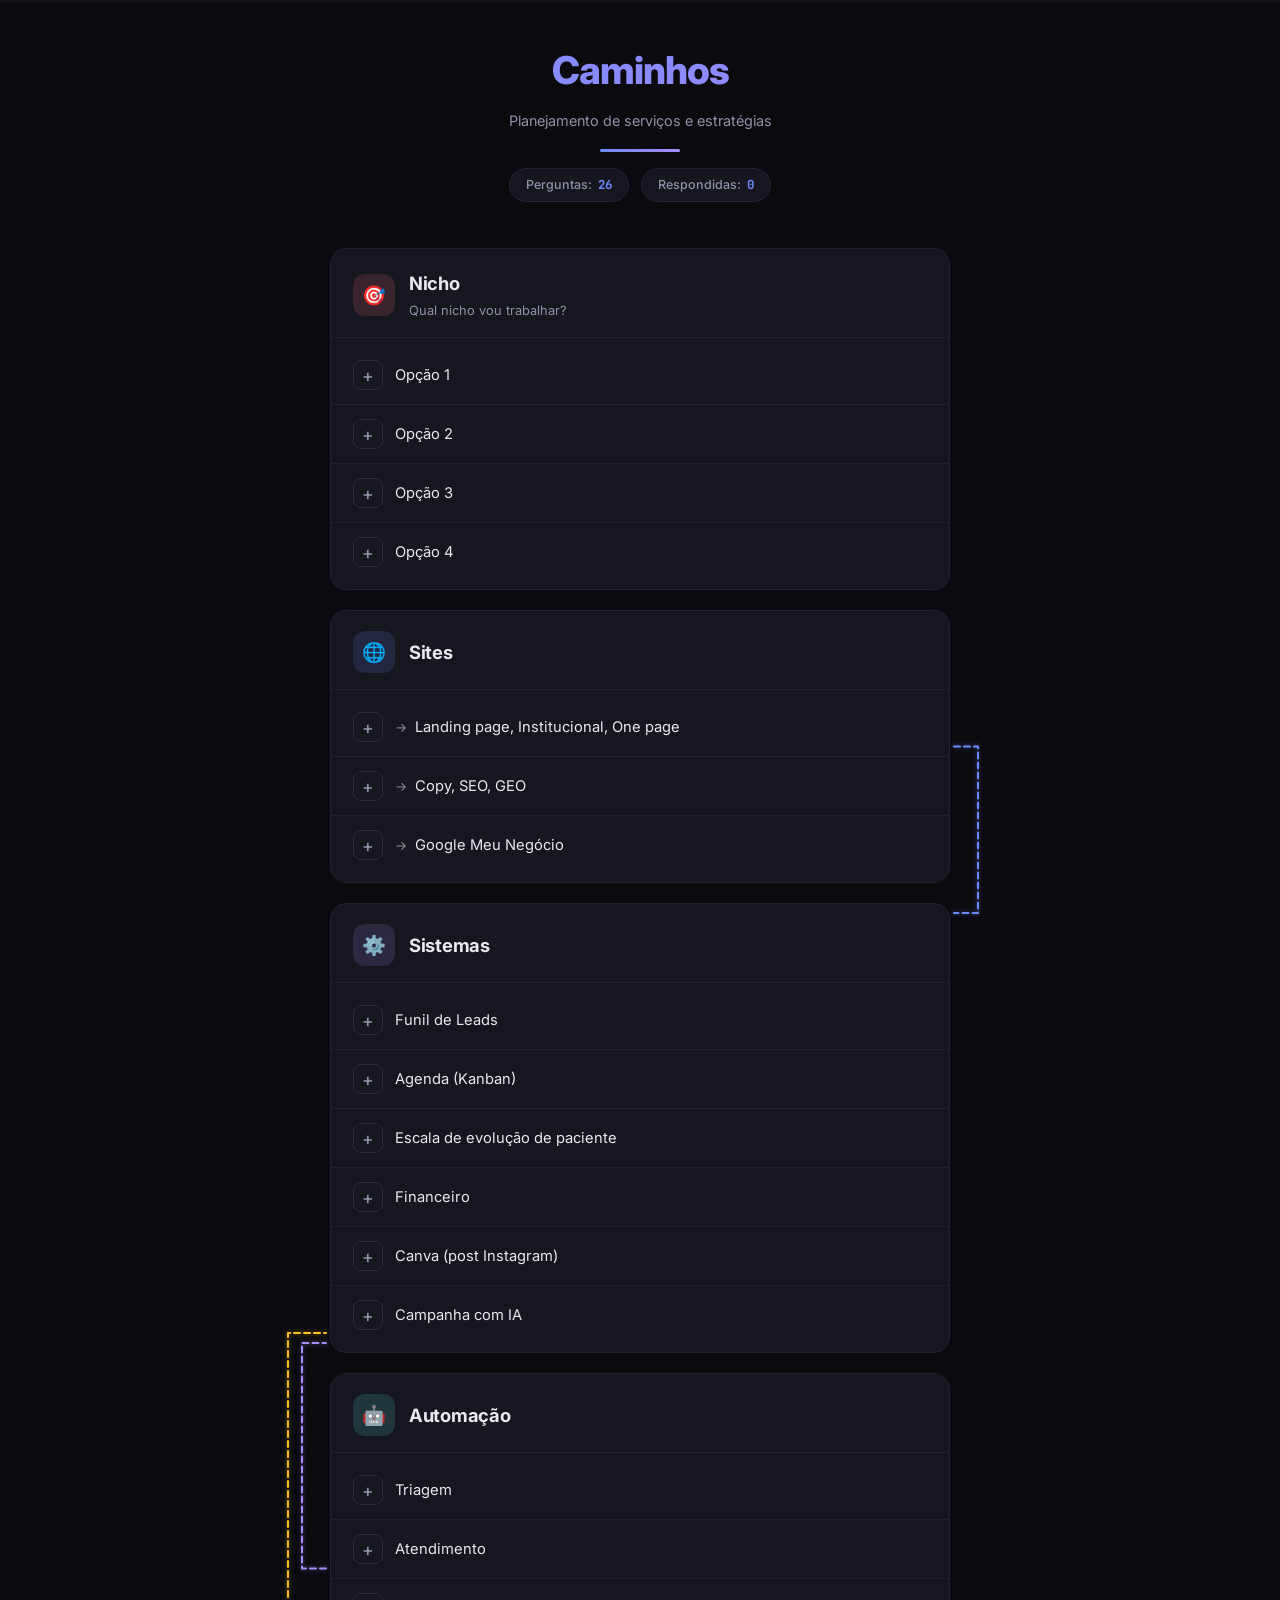
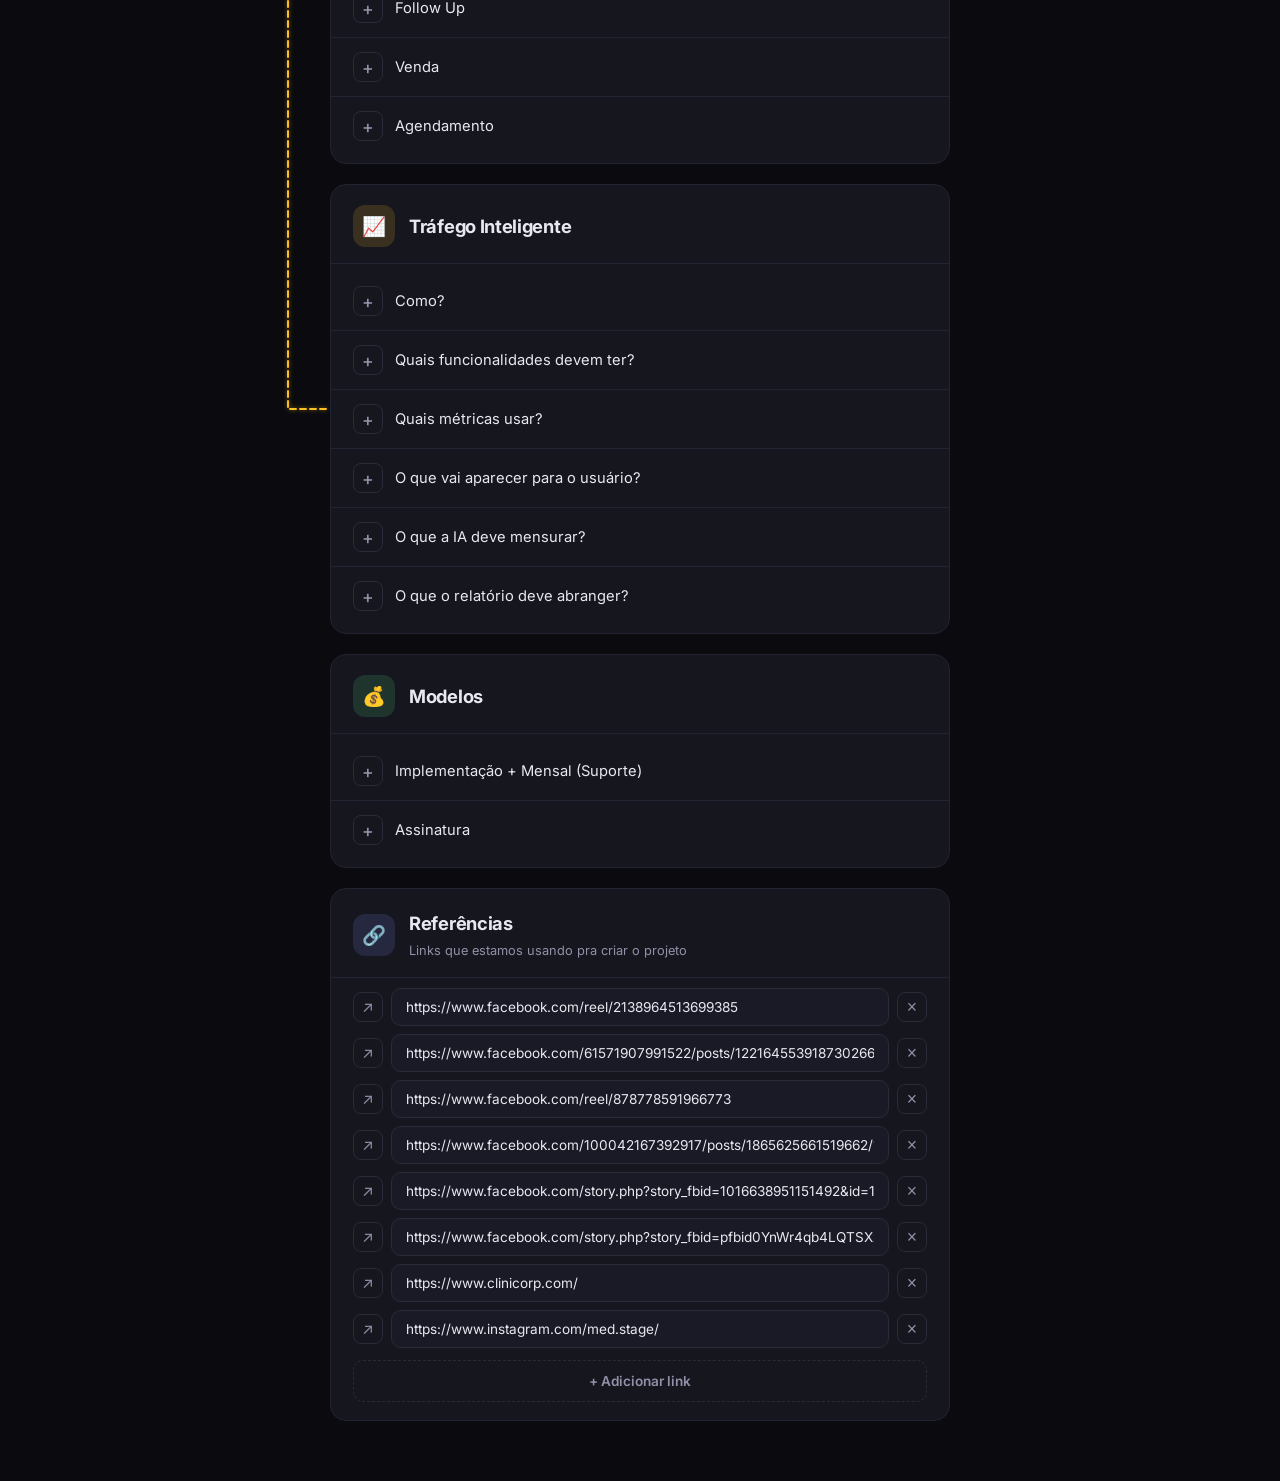
==== commit 8b8c6c3d: "Caminhos: card de Referencias com lista de links e botao pra adicionar Card no final da pagina, so c" ====
--- a/caminhos/index.html
+++ b/caminhos/index.html
@@ -420,6 +420,88 @@
             to { stroke-dashoffset: -20; }
         }
 
+        /* === LINKS (Referências) === */
+        .theme-referencias .section-icon { background: rgba(129,140,248,0.15); color: #818cf8; }
+
+        .links-list {
+            padding: 10px 22px 6px;
+            display: flex;
+            flex-direction: column;
+            gap: 8px;
+        }
+
+        .link-row {
+            display: flex;
+            align-items: center;
+            gap: 8px;
+        }
+
+        .link-open {
+            flex-shrink: 0;
+            width: 30px;
+            height: 30px;
+            border-radius: 8px;
+            border: 1.5px solid var(--border);
+            color: var(--text-secondary);
+            display: flex;
+            align-items: center;
+            justify-content: center;
+            text-decoration: none;
+            font-size: 0.95rem;
+            transition: all 0.2s ease;
+        }
+        .link-open:hover { border-color: #818cf8; color: #818cf8; background: rgba(129,140,248,0.08); }
+        .link-open.is-empty { pointer-events: none; opacity: 0.35; }
+
+        .link-input {
+            flex: 1;
+            min-width: 0;
+            background: var(--bg-input);
+            border: 1px solid var(--border);
+            border-radius: var(--radius-sm);
+            color: var(--text-primary);
+            font-family: 'Inter', sans-serif;
+            font-size: 0.85rem;
+            padding: 10px 14px;
+            outline: none;
+            transition: border-color 0.2s ease, box-shadow 0.2s ease;
+        }
+        .link-input::placeholder { color: var(--text-secondary); opacity: 0.6; }
+        .link-input:focus { border-color: #818cf8; box-shadow: 0 0 0 3px rgba(129,140,248,0.12); }
+
+        .link-remove {
+            flex-shrink: 0;
+            width: 30px;
+            height: 30px;
+            border-radius: 8px;
+            border: 1.5px solid var(--border);
+            background: transparent;
+            color: var(--text-secondary);
+            font-size: 1.1rem;
+            cursor: pointer;
+            transition: all 0.2s ease;
+        }
+        .link-remove:hover { border-color: #fb7185; color: #fb7185; background: rgba(251,113,133,0.08); }
+
+        .links-add {
+            padding: 6px 22px 18px;
+        }
+
+        .btn-add-link {
+            width: 100%;
+            padding: 12px;
+            border-radius: var(--radius-sm);
+            border: 1.5px dashed var(--border);
+            background: transparent;
+            color: var(--text-secondary);
+            font-family: 'Inter', sans-serif;
+            font-size: 0.85rem;
+            font-weight: 600;
+            cursor: pointer;
+            transition: all 0.2s ease;
+        }
+        .btn-add-link:hover { border-color: #818cf8; color: #818cf8; background: rgba(129,140,248,0.06); }
+
         /* === RESPONSIVE === */
         @media (max-width: 500px) {
             .header h1 {
@@ -434,6 +516,10 @@
             .answer-inner {
                 padding: 0 16px 14px 52px;
             }
+            .links-list, .links-add {
+                padding-left: 16px;
+                padding-right: 16px;
+            }
         }
     </style>
 </head>
@@ -839,6 +925,21 @@
                         </div>
                     </div>
                 </div>
+            </div>
+        </div>
+
+        <!-- ═══════════ REFERÊNCIAS ═══════════ -->
+        <div class="section-card theme-referencias" id="card-referencias">
+            <div class="section-header">
+                <div class="section-icon">🔗</div>
+                <div class="section-header-text">
+                    <h2>Referências</h2>
+                    <p class="subtitle">Links que estamos usando pra criar o projeto</p>
+                </div>
+            </div>
+            <div class="links-list" id="links-list"></div>
+            <div class="links-add">
+                <button type="button" class="btn-add-link" id="btnAddLink">+ Adicionar link</button>
             </div>
         </div>
 
@@ -953,6 +1054,104 @@
             }, 600);
         }
 
+        // ═══════════ REFERÊNCIAS (lista de links, tamanho variável) ═══════════
+        const LINKS_ID = 'referencias-links';
+        const DEFAULT_LINKS = [
+            'https://www.facebook.com/reel/2138964513699385',
+            'https://www.facebook.com/61571907991522/posts/122164553918730266/?fs=e&mibextid=wwXIfr&rdid=zzZuqlA3WEruHvo9&share_url=https%3A%2F%2Fwww.facebook.com%2Fshare%2F1BK9gaL4FB%2F%3Fmibextid%3DwwXIfr#',
+            'https://www.facebook.com/reel/878778591966773',
+            'https://www.facebook.com/100042167392917/posts/1865625661519662/?fs=e&mibextid=wwXIfr&rdid=QOaZTOo1uK3kUIdj&share_url=https%3A%2F%2Fwww.facebook.com%2Fshare%2F1Msu1XCFCo%2F%3Fmibextid%3DwwXIfr#',
+            'https://www.facebook.com/story.php?story_fbid=1016638951151492&id=100084161884219&mibextid=wwXIfr&rdid=sYaMBd7tkKouHfJP&share_url=https%3A%2F%2Fwww.facebook.com%2Fshare%2Fr%2F1MH8WWrhcF%2F%3Fmibextid%3DwwXIfr#',
+            'https://www.facebook.com/story.php?story_fbid=pfbid0YnWr4qb4LQTSXxHEV1cLbg7FCeEGpBDCn1kjFiExuphF2n9hUotKL57yH41nkTekl&id=61578766172876&_rdr',
+            'https://www.clinicorp.com/',
+            'https://www.instagram.com/med.stage/'
+        ];
+
+        function getLinksData() {
+            const data = loadData();
+            if (data[LINKS_ID]) {
+                try {
+                    const arr = JSON.parse(data[LINKS_ID]);
+                    if (Array.isArray(arr)) return arr;
+                } catch {}
+            }
+            return DEFAULT_LINKS.slice();
+        }
+
+        function syncOpenHref(open, url) {
+            const v = url.trim();
+            if (v) {
+                open.href = /^https?:\/\//i.test(v) ? v : 'https://' + v;
+                open.classList.remove('is-empty');
+            } else {
+                open.removeAttribute('href');
+                open.classList.add('is-empty');
+            }
+        }
+
+        function buildLinkRow(url) {
+            const row = document.createElement('div');
+            row.className = 'link-row';
+
+            const open = document.createElement('a');
+            open.className = 'link-open';
+            open.target = '_blank';
+            open.rel = 'noopener';
+            open.setAttribute('aria-label', 'Abrir link');
+            open.textContent = '↗';
+
+            const input = document.createElement('input');
+            input.type = 'url';
+            input.className = 'link-input';
+            input.placeholder = 'Cole o link aqui...';
+            input.value = url;
+
+            const remove = document.createElement('button');
+            remove.type = 'button';
+            remove.className = 'link-remove';
+            remove.setAttribute('aria-label', 'Remover link');
+            remove.textContent = '×';
+
+            syncOpenHref(open, url);
+            input.addEventListener('input', () => { syncOpenHref(open, input.value); saveLinks(); });
+            remove.addEventListener('click', () => { row.remove(); saveLinks(); });
+
+            row.appendChild(open);
+            row.appendChild(input);
+            row.appendChild(remove);
+            return row;
+        }
+
+        function renderLinks(list) {
+            const container = document.getElementById('links-list');
+            container.innerHTML = '';
+            (list.length ? list : ['']).forEach((url) => container.appendChild(buildLinkRow(url)));
+        }
+
+        function saveLinks() {
+            const urls = Array.from(document.querySelectorAll('#links-list .link-input'))
+                .map((i) => i.value.trim())
+                .filter(Boolean);
+            const texto = JSON.stringify(urls);
+
+            const data = loadData();
+            data[LINKS_ID] = texto;
+            localStorage.setItem(STORAGE_KEY, JSON.stringify(data));
+
+            clearTimeout(saveDebounce[LINKS_ID]);
+            saveDebounce[LINKS_ID] = setTimeout(async () => {
+                const ok = await salvarNoSupabase(LINKS_ID, texto);
+                showSaveIndicator(ok);
+            }, 600);
+        }
+
+        document.getElementById('btnAddLink').addEventListener('click', () => {
+            const container = document.getElementById('links-list');
+            const row = buildLinkRow('');
+            container.appendChild(row);
+            row.querySelector('.link-input').focus();
+        });
+
         // ═══════════ SAVE INDICATOR ═══════════
         let saveTimeout;
         function showSaveIndicator(sincronizado) {
@@ -1116,6 +1315,7 @@
             const remoto = await carregarDoSupabase();
             if (remoto) localStorage.setItem(STORAGE_KEY, JSON.stringify(remoto));
             restoreAnswers();
+            renderLinks(getLinksData());
             updateProgress();
         })();
     </script>
